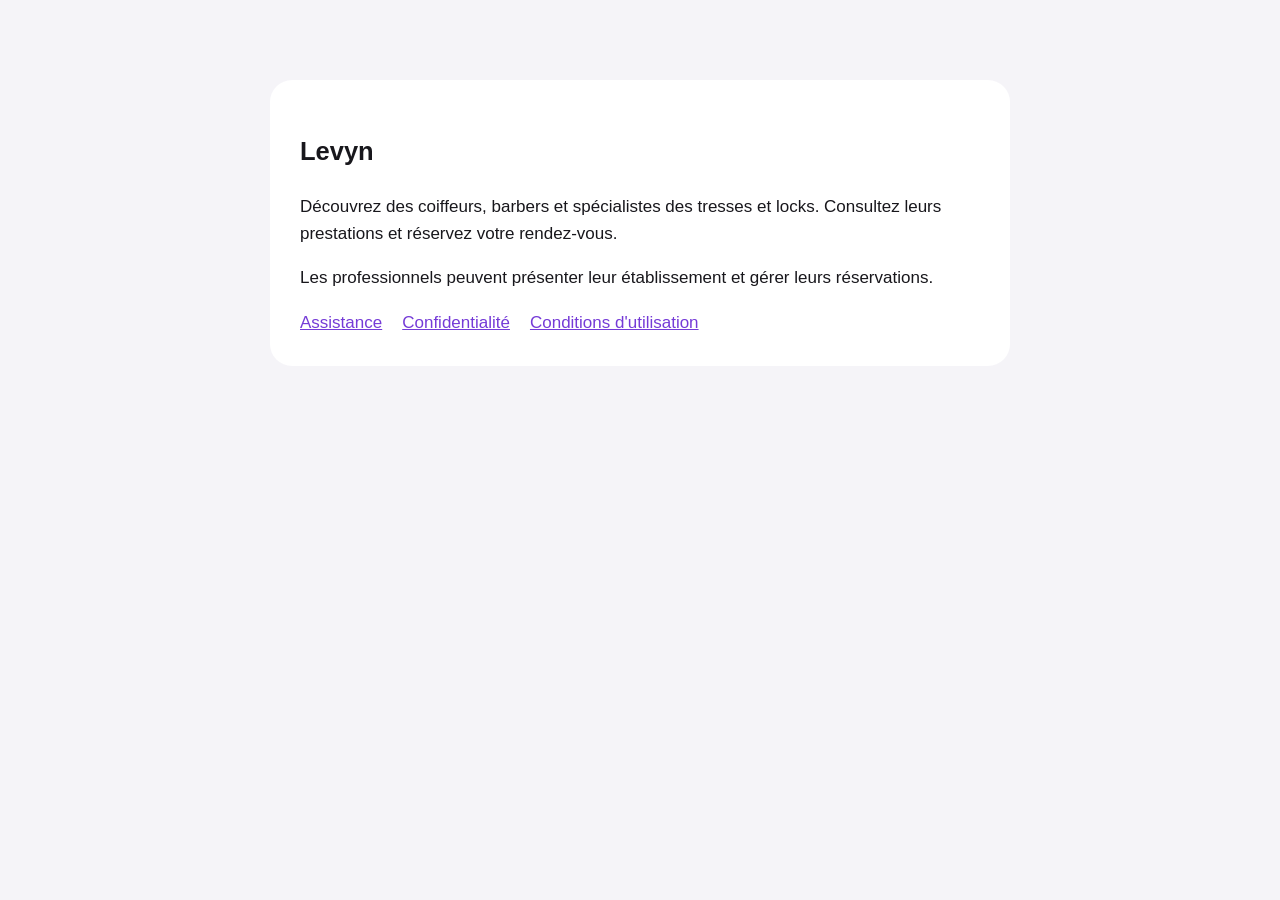
==== index.html @ 1c3916d5 "Create Levyn App Store support pages" ====
<!doctype html><html lang="fr"><meta charset="utf-8"><meta name="viewport" content="width=device-width,initial-scale=1"><title>Levyn — Coiffure et réservation</title><style>body{font:17px -apple-system,BlinkMacSystemFont,sans-serif;background:#f5f4f8;color:#18171c;max-width:740px;margin:60px auto;padding:20px;line-height:1.6}a{color:#753bd7}nav a{margin-right:20px}article{background:white;border-radius:22px;padding:30px}</style><article><h1>Levyn</h1><p>Découvrez des coiffeurs, barbers et spécialistes des tresses et locks. Consultez leurs prestations et réservez votre rendez-vous.</p><p>Les professionnels peuvent présenter leur établissement et gérer leurs réservations.</p><nav><a href="support.html">Assistance</a><a href="confidentialite.html">Confidentialité</a><a href="conditions.html">Conditions d'utilisation</a></nav></article></html>
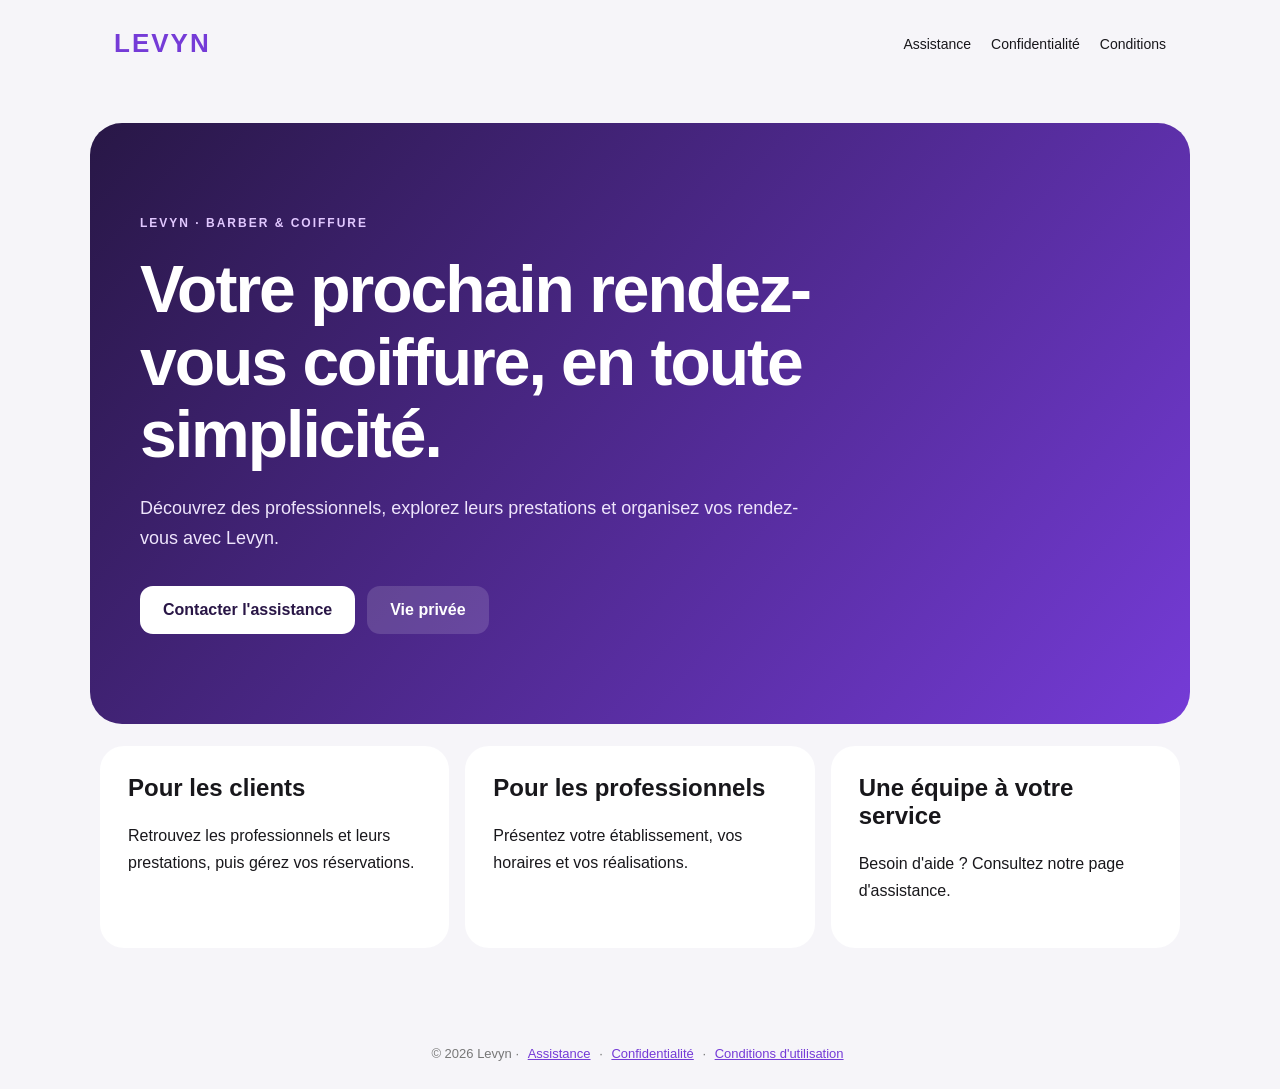
==== commit f36dbc3d: "Create Levyn public website and support pages" ====
--- a/index.html
+++ b/index.html
@@ -1 +1 @@
-<!doctype html><html lang="fr"><meta charset="utf-8"><meta name="viewport" content="width=device-width,initial-scale=1"><title>Levyn — Coiffure et réservation</title><style>body{font:17px -apple-system,BlinkMacSystemFont,sans-serif;background:#f5f4f8;color:#18171c;max-width:740px;margin:60px auto;padding:20px;line-height:1.6}a{color:#753bd7}nav a{margin-right:20px}article{background:white;border-radius:22px;padding:30px}</style><article><h1>Levyn</h1><p>Découvrez des coiffeurs, barbers et spécialistes des tresses et locks. Consultez leurs prestations et réservez votre rendez-vous.</p><p>Les professionnels peuvent présenter leur établissement et gérer leurs réservations.</p><nav><a href="support.html">Assistance</a><a href="confidentialite.html">Confidentialité</a><a href="conditions.html">Conditions d'utilisation</a></nav></article></html>
+<!doctype html><html lang="fr"><head><meta charset="utf-8"><meta name="viewport" content="width=device-width,initial-scale=1"><title>Levyn — Coiffure et réservation</title><link rel="stylesheet" href="style.css"></head><body><header><a class="logo" href="index.html">LEVYN</a><nav><a href="assistance.html">Assistance</a><a href="confidentialite.html">Confidentialité</a><a href="conditions.html">Conditions</a></nav></header><main class="hero"><span class="eyebrow">LEVYN · BARBER & COIFFURE</span><h1>Votre prochain rendez-vous coiffure, en toute simplicité.</h1><p>Découvrez des professionnels, explorez leurs prestations et organisez vos rendez-vous avec Levyn.</p><div class="actions"><a class="button" href="assistance.html">Contacter l'assistance</a><a class="button secondary" href="confidentialite.html">Vie privée</a></div></main><section class="features"><article><h2>Pour les clients</h2><p>Retrouvez les professionnels et leurs prestations, puis gérez vos réservations.</p></article><article><h2>Pour les professionnels</h2><p>Présentez votre établissement, vos horaires et vos réalisations.</p></article><article><h2>Une équipe à votre service</h2><p>Besoin d'aide ? Consultez notre page d'assistance.</p></article></section><footer>© 2026 Levyn · <a href="assistance.html">Assistance</a> · <a href="confidentialite.html">Confidentialité</a> · <a href="conditions.html">Conditions d'utilisation</a></footer></body></html>
--- a/style.css
+++ b/style.css
@@ -0,0 +1 @@
+:root{color-scheme:light dark;font-family:-apple-system,BlinkMacSystemFont,"SF Pro Display",Arial,sans-serif}*{box-sizing:border-box}body{margin:0;background:#f6f5f9;color:#18171b}header{max-width:1100px;margin:auto;padding:28px 24px;display:flex;justify-content:space-between;align-items:center;gap:16px}.logo{font-size:26px;font-weight:900;letter-spacing:2px;color:#753bd7;text-decoration:none}nav{display:flex;gap:20px;flex-wrap:wrap}a{color:#753bd7}nav a{font-size:14px;color:inherit;text-decoration:none}.hero{max-width:1100px;margin:36px auto 22px;padding:90px 50px;border-radius:32px;background:linear-gradient(130deg,#281746,#753bd7);color:white}.eyebrow{font-size:12px;letter-spacing:2px;font-weight:800;color:#a976f0}.hero .eyebrow{color:#e1c8ff}h1{font-size:clamp(36px,6vw,66px);line-height:1.1;letter-spacing:-2px;max-width:800px;margin:22px 0}p{font-size:18px;line-height:1.7}.hero p{max-width:660px;color:#eee5fc}.actions{display:flex;gap:12px;flex-wrap:wrap;margin-top:32px}.button{display:inline-block;padding:15px 23px;border-radius:13px;background:white;color:#291646;font-weight:700;text-decoration:none}.button.secondary{background:#ffffff24;color:white}.features{max-width:1100px;margin:20px auto 70px;display:grid;grid-template-columns:repeat(3,1fr);gap:16px;padding:0 10px}.features article{background:white;padding:28px;border-radius:24px}.features h2{margin-top:0}.features p{font-size:16px}.content{max-width:850px;margin:35px auto 80px;padding:38px 46px;background:white;border-radius:28px}.content h1{font-size:clamp(32px,5vw,48px)}.content h2{margin-top:36px}.content p{font-size:16px;color:#55515d}footer{padding:28px;text-align:center;color:#777;font-size:13px}footer a{margin:0 5px}@media(max-width:700px){header{align-items:flex-start;flex-direction:column}.hero{margin:10px;padding:52px 24px;border-radius:22px}.features{grid-template-columns:1fr}.content{margin:10px;padding:32px 22px}nav{gap:12px}}
